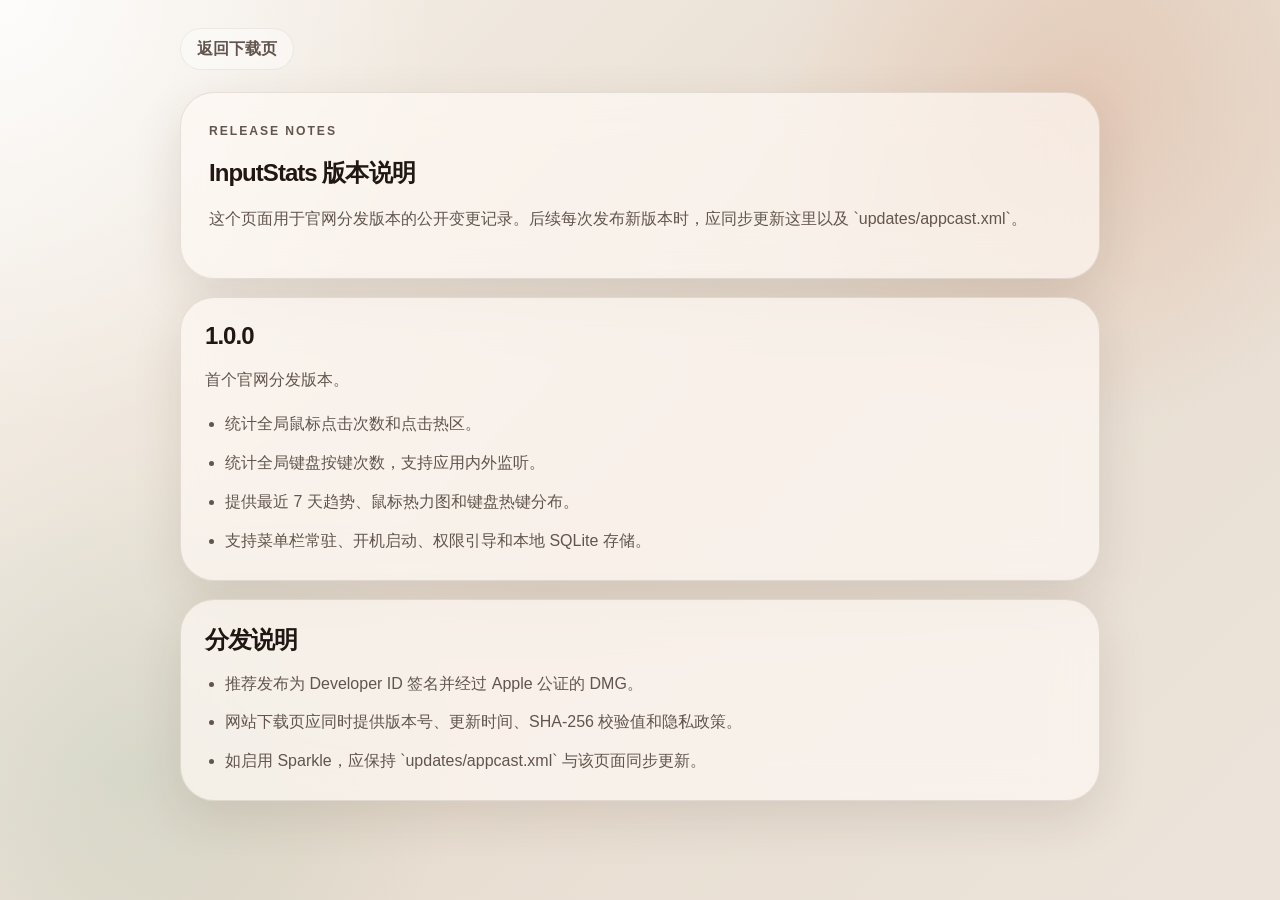
==== releases.html @ 67b39b3c "Add website distribution pages" ====
<!DOCTYPE html>
<html lang="zh-CN">
<head>
  <meta charset="UTF-8">
  <meta name="viewport" content="width=device-width, initial-scale=1.0">
  <title>InputStats 版本说明</title>
  <meta name="description" content="InputStats 版本说明与发布记录。">
  <link rel="icon" type="image/png" href="./assets/favicon.png">
  <link rel="stylesheet" href="./styles.css">
</head>
<body>
  <div class="doc-shell">
    <a class="back-link" href="./index.html">返回下载页</a>

    <section class="doc-hero">
      <p class="eyebrow">Release Notes</p>
      <h1>InputStats 版本说明</h1>
      <p>这个页面用于官网分发版本的公开变更记录。后续每次发布新版本时，应同步更新这里以及 `updates/appcast.xml`。</p>
    </section>

    <div class="doc-grid">
      <article class="doc-card">
        <h2>1.0.0</h2>
        <p>首个官网分发版本。</p>
        <ul>
          <li>统计全局鼠标点击次数和点击热区。</li>
          <li>统计全局键盘按键次数，支持应用内外监听。</li>
          <li>提供最近 7 天趋势、鼠标热力图和键盘热键分布。</li>
          <li>支持菜单栏常驻、开机启动、权限引导和本地 SQLite 存储。</li>
        </ul>
      </article>

      <article class="doc-card">
        <h2>分发说明</h2>
        <ul>
          <li>推荐发布为 Developer ID 签名并经过 Apple 公证的 DMG。</li>
          <li>网站下载页应同时提供版本号、更新时间、SHA-256 校验值和隐私政策。</li>
          <li>如启用 Sparkle，应保持 `updates/appcast.xml` 与该页面同步更新。</li>
        </ul>
      </article>
    </div>
  </div>
</body>
</html>
---- styles.css ----
:root {
  --bg: #efe8df;
  --bg-deep: #ddd0c0;
  --surface: rgba(255, 250, 245, 0.68);
  --surface-strong: rgba(255, 252, 248, 0.84);
  --line: rgba(66, 49, 36, 0.12);
  --text: #201714;
  --muted: #61554d;
  --orange: #cf7147;
  --blue: #4f82c9;
  --green: #5f9e7d;
  --red: #c35c57;
  --shadow: 0 18px 50px rgba(63, 42, 27, 0.12);
  --radius-xl: 34px;
  --radius-lg: 24px;
  --radius-md: 18px;
  --max-width: 1240px;
}

* {
  box-sizing: border-box;
}

html {
  scroll-behavior: smooth;
}

body {
  margin: 0;
  font-family: "Plus Jakarta Sans", sans-serif;
  color: var(--text);
  background:
    radial-gradient(circle at top left, rgba(255, 255, 255, 0.8), transparent 28%),
    radial-gradient(circle at 85% 12%, rgba(207, 113, 71, 0.18), transparent 24%),
    radial-gradient(circle at 10% 86%, rgba(95, 158, 125, 0.14), transparent 24%),
    linear-gradient(135deg, #f6f1ea 0%, #e8ddd0 52%, #ece4db 100%);
  min-height: 100vh;
}

body[data-lang="zh"] {
  font-family: "PingFang SC", "Hiragino Sans GB", "Noto Sans SC", "Microsoft YaHei", sans-serif;
}

a {
  color: inherit;
  text-decoration: none;
}

img {
  display: block;
  max-width: 100%;
}

.page-shell {
  width: min(calc(100% - 40px), var(--max-width));
  margin: 0 auto;
  padding: 20px 0 40px;
}

.site-header,
.site-footer,
.trust-strip,
.proof-strip article,
.benefit-card,
.panel,
.mini-card,
.steps-card,
.privacy-card,
.download-card,
.faq-list details,
.final-cta,
.hero-frame {
  backdrop-filter: blur(22px);
  -webkit-backdrop-filter: blur(22px);
  background: var(--surface);
  border: 1px solid var(--line);
  box-shadow: var(--shadow);
}

.site-header,
.site-footer {
  display: flex;
  align-items: center;
  justify-content: space-between;
  padding: 16px 20px;
  border-radius: 999px;
}

.brand {
  display: inline-flex;
  align-items: center;
  gap: 14px;
}

.brand strong,
.site-footer strong {
  display: block;
  font-size: 0.95rem;
  letter-spacing: -0.02em;
}

.brand span,
.site-footer span {
  display: block;
  margin-top: 3px;
  color: var(--muted);
  font-size: 0.78rem;
}

.brand img {
  border-radius: 12px;
  box-shadow: 0 12px 20px rgba(59, 38, 24, 0.16);
}

.site-nav,
.footer-links {
  display: inline-flex;
  align-items: center;
  gap: 20px;
  color: var(--muted);
  font-size: 0.95rem;
}

.header-actions {
  display: inline-flex;
  align-items: center;
  gap: 14px;
}

.lang-switch {
  display: inline-flex;
  align-items: center;
  gap: 6px;
  padding: 6px;
  border-radius: 999px;
  background: rgba(255, 255, 255, 0.42);
  border: 1px solid rgba(66, 49, 36, 0.08);
}

.lang-button {
  min-width: 42px;
  height: 34px;
  padding: 0 12px;
  border: 0;
  border-radius: 999px;
  background: transparent;
  color: var(--muted);
  font: inherit;
  font-weight: 700;
  cursor: pointer;
}

.lang-button.is-active {
  background: #1d1916;
  color: #fffaf5;
}

.site-nav a,
.footer-links a {
  transition: color 180ms ease;
}

.site-nav a:hover,
.footer-links a:hover {
  color: var(--text);
}

.hero,
.feature-row,
.privacy-layout {
  display: grid;
  gap: 26px;
}

.hero {
  grid-template-columns: 1.02fr 1.18fr;
  align-items: center;
  padding: 56px 0 34px;
}

.hero-copy,
.hero-frame {
  min-width: 0;
}

.hero-copy {
  max-width: 100%;
}

.hero-frame {
  width: 100%;
  justify-self: end;
}

.hero-copy h1,
.section-heading h2,
.feature-copy h2,
.final-cta h2 {
  margin: 0;
  line-height: 0.96;
  letter-spacing: -0.05em;
}

.hero-copy h1 {
  font-size: clamp(3.2rem, 7vw, 6.6rem);
  max-width: 10ch;
}

body[data-lang="zh"] .hero-copy h1 {
  max-width: none;
  white-space: nowrap;
  font-size: clamp(2.05rem, 4.1vw, 4.35rem);
  line-height: 1.06;
  letter-spacing: -0.03em;
}

body[data-lang="zh"] .hero {
  grid-template-columns: minmax(0, 1fr) minmax(480px, 540px);
  column-gap: 24px;
}

body[data-lang="zh"] .hero-copy {
  max-width: 760px;
}

body[data-lang="zh"] .hero-frame {
  min-width: 480px;
  max-width: 540px;
}

.eyebrow {
  margin: 0 0 14px;
  color: var(--orange);
  font-size: 0.76rem;
  font-weight: 700;
  letter-spacing: 0.16em;
  text-transform: uppercase;
}

.hero-text,
.section-heading p,
.feature-copy p,
.final-cta p,
.benefit-card p,
.privacy-card li,
.step p {
  color: var(--muted);
  line-height: 1.7;
  font-size: 1rem;
}

body[data-lang="zh"] .eyebrow {
  letter-spacing: 0.08em;
}

.hero-actions {
  display: flex;
  flex-wrap: wrap;
  gap: 14px;
  margin-top: 28px;
}

.button {
  display: inline-flex;
  align-items: center;
  justify-content: center;
  min-height: 54px;
  padding: 0 22px;
  border-radius: 999px;
  font-weight: 700;
  transition: transform 180ms ease, background-color 180ms ease;
}

.button:hover {
  transform: translateY(-1px);
}

.button-primary {
  background: #1d1916;
  color: #fffaf5;
}

.button-secondary {
  background: rgba(255, 255, 255, 0.42);
  border: 1px solid rgba(44, 28, 16, 0.08);
}

.hero-points {
  list-style: none;
  padding: 0;
  margin: 20px 0 0;
  display: flex;
  flex-wrap: wrap;
  gap: 10px;
}

.hero-points li {
  display: inline-flex;
  align-items: center;
  min-height: 34px;
  padding: 0 12px;
  border-radius: 999px;
  background: rgba(255, 255, 255, 0.42);
  border: 1px solid rgba(66, 49, 36, 0.08);
  color: var(--muted);
}

.hero-points li::before {
  content: none;
}

.hero-frame {
  padding: 16px;
  border-radius: var(--radius-xl);
}

.window-bar {
  display: flex;
  gap: 8px;
  padding: 4px 0 14px;
}

.window-bar span {
  width: 12px;
  height: 12px;
  border-radius: 50%;
  background: rgba(32, 23, 20, 0.16);
}

.dashboard-surface {
  border-radius: calc(var(--radius-xl) - 8px);
  background:
    radial-gradient(circle at top left, rgba(255, 255, 255, 0.72), transparent 30%),
    linear-gradient(145deg, rgba(255, 248, 241, 0.92), rgba(243, 236, 229, 0.78));
  padding: 20px;
  border: 1px solid rgba(92, 67, 46, 0.08);
}

.stat-row,
.preview-grid,
.benefit-grid {
  display: grid;
  gap: 16px;
}

.stat-row {
  grid-template-columns: repeat(4, minmax(0, 1fr));
}

.stat-card {
  display: flex;
  flex-direction: column;
  justify-content: space-between;
  min-height: 118px;
  padding: 18px;
  border-radius: var(--radius-md);
  background: var(--surface-strong);
  border: 1px solid rgba(66, 49, 36, 0.08);
}

.stat-card span,
.panel-head span {
  color: var(--muted);
  font-size: 0.82rem;
}

.stat-card span,
.panel-head h2,
.panel-head span {
  white-space: nowrap;
}

body[data-lang="zh"] .stat-card span,
body[data-lang="zh"] .panel-head span {
  font-size: 0.76rem;
}

.stat-card strong {
  display: block;
  margin-top: 18px;
  width: 100%;
  min-width: 0;
  font-size: clamp(1.3rem, 2.35vw, 1.95rem);
  line-height: 0.92;
  letter-spacing: -0.045em;
  font-variant-numeric: tabular-nums;
}

.accent-orange strong { color: var(--orange); }
.accent-blue strong { color: var(--blue); }
.accent-red strong { color: var(--red); }
.accent-green strong { color: var(--green); }

.trend-panel {
  margin-top: 16px;
}

.panel,
.mini-card,
.benefit-card,
.steps-card,
.privacy-card,
.final-cta {
  border-radius: var(--radius-lg);
  padding: 22px;
}

.proof-strip article,
.benefit-card,
.steps-card,
.privacy-card,
.download-card,
.faq-list details {
  transition: transform 150ms ease, box-shadow 150ms ease, border-color 150ms ease;
}

.proof-strip article:hover,
.benefit-card:hover,
.steps-card:hover,
.privacy-card:hover,
.download-card:hover,
.faq-list details:hover {
  transform: translateY(-2px);
  box-shadow: 0 18px 36px rgba(63, 42, 27, 0.14);
  border-color: rgba(66, 49, 36, 0.18);
}

.panel-head,
.section-heading {
  display: flex;
  align-items: center;
  justify-content: space-between;
  gap: 20px;
}

.panel-head {
  min-height: 44px;
}

.panel-head h2,
.benefit-card h3,
.step h3,
.privacy-card h3 {
  margin: 0;
  letter-spacing: -0.03em;
}


.trend-lines,
.mini-trend {
  position: relative;
  overflow: hidden;
  min-height: 240px;
  margin-top: 18px;
  border-radius: 18px;
  background:
    linear-gradient(rgba(66, 49, 36, 0.06) 1px, transparent 1px),
    linear-gradient(90deg, rgba(66, 49, 36, 0.06) 1px, transparent 1px),
    linear-gradient(180deg, rgba(255, 255, 255, 0.46), rgba(238, 229, 221, 0.56));
  background-size: 100% 25%, 12.5% 100%, auto;
}

.line,
.mini-line {
  position: absolute;
  inset: auto 0 0 0;
  height: 100%;
}

.line-mouse {
  background: linear-gradient(180deg, transparent 36%, rgba(207, 113, 71, 0.18) 36%);
  clip-path: polygon(0% 78%, 12% 70%, 25% 74%, 38% 56%, 50% 62%, 63% 44%, 78% 52%, 100% 28%, 100% 100%, 0% 100%);
}

.line-keyboard {
  background: linear-gradient(180deg, transparent 20%, rgba(79, 130, 201, 0.16) 20%);
  clip-path: polygon(0% 68%, 12% 58%, 25% 62%, 38% 42%, 50% 48%, 63% 26%, 78% 34%, 100% 18%, 100% 100%, 0% 100%);
}

.preview-grid {
  grid-template-columns: 1.2fr 0.92fr;
  margin-top: 16px;
  align-items: stretch;
}

.preview-grid > * {
  min-width: 0;
}

.heatmap {
  position: relative;
  min-height: 340px;
  overflow: hidden;
  border-radius: 18px;
  background: linear-gradient(145deg, rgba(245, 240, 234, 0.88), rgba(232, 223, 214, 0.66));
}

.grid-overlay {
  position: absolute;
  inset: 0;
  background-image:
    linear-gradient(rgba(90, 70, 52, 0.06) 1px, transparent 1px),
    linear-gradient(90deg, rgba(90, 70, 52, 0.06) 1px, transparent 1px);
  background-size: 10% 10%;
}

.hotspot,
.mini-hotspot {
  position: absolute;
  border-radius: 50%;
  filter: blur(2px);
  opacity: 0.9;
}

.hotspot {
  background: radial-gradient(circle, rgba(255, 122, 57, 0.72), rgba(255, 122, 57, 0));
}

.hot-1 { width: 130px; height: 130px; top: 22%; left: 18%; }
.hot-2 { width: 160px; height: 160px; top: 52%; left: 58%; }
.hot-3 { width: 92px; height: 92px; top: 48%; left: 34%; }
.hot-4 { width: 76px; height: 76px; top: 16%; left: 68%; }

.keyboard-grid,
.mini-keys {
  display: grid;
  gap: 10px;
  grid-template-columns: repeat(4, minmax(0, 1fr));
  grid-auto-rows: 58px;
  align-content: start;
  margin-top: 18px;
}

.keyboard-panel,
.heatmap-panel {
  display: flex;
  flex-direction: column;
}

.keyboard-panel .keyboard-grid {
  min-height: 340px;
}

.key,
.mini-key {
  display: grid;
  place-items: center;
  min-height: 58px;
  border-radius: 14px;
  background: rgba(255, 255, 255, 0.64);
  border: 1px solid rgba(69, 49, 35, 0.08);
  font-family: "IBM Plex Mono", monospace;
  color: var(--text);
}

.key.heavy,
.mini-key.strong {
  background: rgba(79, 130, 201, 0.18);
}

.key.medium {
  background: rgba(95, 158, 125, 0.18);
}

.key.soft,
.mini-key.soft {
  background: rgba(207, 113, 71, 0.16);
}

.mini-key.w2 {
  grid-column: span 2;
}

.trust-strip {
  margin-top: 18px;
  padding: 18px 22px;
  border-radius: 999px;
  display: grid;
  grid-template-columns: repeat(4, minmax(0, 1fr));
  gap: 12px;
  text-align: center;
  color: var(--muted);
  font-weight: 600;
}

.proof-strip,
.download-grid,
.faq-list {
  display: grid;
  gap: 16px;
}

.proof-strip {
  grid-template-columns: repeat(3, minmax(0, 1fr));
  margin-top: 16px;
}

.proof-strip article {
  border-radius: 22px;
  padding: 18px;
  text-align: center;
}

.proof-strip strong {
  display: block;
  font-size: 1rem;
  letter-spacing: -0.02em;
}

.benefits,
.privacy-section,
.download-section,
.faq-section,
.final-cta,
.feature-band {
  margin-top: 34px;
}

.section-heading {
  align-items: start;
}

.section-heading h2,
.feature-copy h2,
.final-cta h2 {
  font-size: clamp(2rem, 4vw, 3.4rem);
  max-width: 10ch;
}

body[data-lang="zh"] .section-heading h2,
body[data-lang="zh"] .feature-copy h2,
body[data-lang="zh"] .final-cta h2 {
  max-width: none;
  white-space: nowrap;
  line-height: 1.14;
  letter-spacing: -0.025em;
}

body[data-lang="zh"] .benefit-card h3,
body[data-lang="zh"] .step h3,
body[data-lang="zh"] .privacy-card h3,
body[data-lang="zh"] .download-card h3,
body[data-lang="zh"] .faq-list summary,
body[data-lang="zh"] .panel-head h2 {
  white-space: nowrap;
}

body[data-lang="en"] .hero-copy h1,
body[data-lang="en"] .section-heading h2,
body[data-lang="en"] .feature-copy h2,
body[data-lang="en"] .final-cta h2 {
  white-space: normal;
}

.section-heading p {
  max-width: 58ch;
}

.benefit-grid {
  grid-template-columns: repeat(3, minmax(0, 1fr));
  margin-top: 16px;
}

.feature-row {
  grid-template-columns: 1fr 1fr;
  align-items: center;
  margin-top: 14px;
}

.feature-row.reverse .feature-copy {
  order: 2;
}

.feature-row.reverse .mini-card {
  order: 1;
}

.mini-card {
  min-height: 280px;
  position: relative;
  overflow: hidden;
  display: grid;
  align-items: stretch;
  background:
    radial-gradient(circle at top left, rgba(255, 255, 255, 0.7), transparent 26%),
    linear-gradient(160deg, rgba(255, 250, 245, 0.82), rgba(237, 227, 218, 0.76));
}

.mini-heatmap::before,
.mini-trend::before {
  content: "";
  position: absolute;
  inset: 20px;
  border-radius: 18px;
  border: 1px solid rgba(84, 59, 37, 0.08);
}

.mini-hotspot {
  background: radial-gradient(circle, rgba(255, 122, 57, 0.68), rgba(255, 122, 57, 0));
}

.mh-1 { width: 140px; height: 140px; top: 16%; left: 12%; }
.mh-2 { width: 180px; height: 180px; top: 38%; left: 46%; }
.mh-3 { width: 90px; height: 90px; top: 18%; left: 66%; }

.mini-trend {
  min-height: 280px;
}

.l1 {
  background: linear-gradient(180deg, transparent 38%, rgba(207, 113, 71, 0.16) 38%);
  clip-path: polygon(0% 72%, 16% 66%, 32% 70%, 48% 54%, 64% 58%, 80% 42%, 100% 26%, 100% 100%, 0% 100%);
}

.l2 {
  background: linear-gradient(180deg, transparent 20%, rgba(79, 130, 201, 0.18) 20%);
  clip-path: polygon(0% 60%, 16% 52%, 32% 56%, 48% 40%, 64% 44%, 80% 32%, 100% 18%, 100% 100%, 0% 100%);
}

.steps-card {
  display: grid;
  gap: 16px;
}

.step {
  display: grid;
  grid-template-columns: 72px 1fr;
  gap: 16px;
  align-items: start;
  min-height: 96px;
  padding: 16px 0;
}

body[data-lang="zh"] .step {
  min-height: 108px;
}

.step + .step {
  border-top: 1px solid rgba(80, 57, 41, 0.1);
}

.step span {
  display: inline-grid;
  place-items: center;
  width: 56px;
  height: 56px;
  border-radius: 18px;
  font-family: "IBM Plex Mono", monospace;
  color: var(--orange);
  background: rgba(207, 113, 71, 0.1);
}

.privacy-layout {
  grid-template-columns: 1.15fr 0.85fr;
  margin-top: 20px;
}

.privacy-card ul {
  margin: 18px 0 0;
  padding-left: 18px;
}

.privacy-card li + li {
  margin-top: 10px;
}

.download-grid {
  grid-template-columns: repeat(2, minmax(0, 1fr));
  margin-top: 20px;
}

.download-card {
  border-radius: var(--radius-lg);
  padding: 24px;
}

.download-primary {
  background:
    radial-gradient(circle at top left, rgba(255, 255, 255, 0.72), transparent 32%),
    linear-gradient(160deg, rgba(255, 249, 244, 0.82), rgba(234, 222, 211, 0.78));
}

.download-card h3 {
  margin: 0;
  font-size: 1.25rem;
  letter-spacing: -0.03em;
}

.download-head {
  display: flex;
  align-items: start;
  justify-content: space-between;
  gap: 14px;
}

.download-head p {
  margin: 8px 0 0;
  color: var(--muted);
  line-height: 1.7;
}

.pill {
  display: inline-flex;
  align-items: center;
  min-height: 32px;
  padding: 0 12px;
  border-radius: 999px;
  background: rgba(207, 113, 71, 0.14);
  color: var(--orange);
  font-size: 0.78rem;
  font-weight: 700;
  white-space: nowrap;
}

.button-block {
  display: flex;
  width: 100%;
  margin-top: 24px;
}

.download-meta {
  display: flex;
  flex-wrap: wrap;
  gap: 10px;
  margin-top: 16px;
}

.download-meta span {
  display: inline-flex;
  align-items: center;
  min-height: 36px;
  padding: 0 12px;
  border-radius: 999px;
  background: rgba(255, 255, 255, 0.42);
  border: 1px solid rgba(66, 49, 36, 0.08);
  color: var(--muted);
  font-size: 0.86rem;
}

.download-grid-single {
  grid-template-columns: 1fr;
}

.download-links {
  display: flex;
  flex-wrap: wrap;
  gap: 14px;
  margin-top: 16px;
}

.meta-link {
  color: var(--muted);
  font-size: 0.92rem;
  font-weight: 600;
}

.meta-link:hover {
  color: var(--text);
}

.inline-note {
  margin: 16px 0 0;
  color: var(--muted);
  line-height: 1.7;
  font-size: 0.95rem;
}

.faq-list {
  margin-top: 20px;
}

.faq-list details {
  border-radius: 22px;
  padding: 20px 22px;
}

.faq-list summary {
  cursor: pointer;
  list-style: none;
  font-weight: 700;
  letter-spacing: -0.02em;
}

.faq-list summary::-webkit-details-marker {
  display: none;
}

.faq-list p {
  margin: 14px 0 0;
  color: var(--muted);
  line-height: 1.7;
}

.final-cta {
  text-align: center;
  padding: 42px 24px;
  background:
    radial-gradient(circle at top center, rgba(255, 255, 255, 0.72), transparent 28%),
    linear-gradient(160deg, rgba(255, 251, 247, 0.82), rgba(235, 225, 214, 0.78));
}

.final-cta h2,
.final-cta p {
  max-width: 15ch;
  margin-left: auto;
  margin-right: auto;
}

.final-cta p {
  max-width: 58ch;
}

.final-cta .hero-actions {
  justify-content: center;
}

.site-footer {
  margin-top: 26px;
}

.doc-shell {
  width: min(calc(100% - 40px), 920px);
  margin: 0 auto;
  padding: 28px 0 56px;
}

.back-link {
  display: inline-flex;
  align-items: center;
  gap: 10px;
  min-height: 42px;
  padding: 0 16px;
  border-radius: 999px;
  background: rgba(255, 255, 255, 0.42);
  border: 1px solid rgba(66, 49, 36, 0.08);
  color: var(--muted);
  font-weight: 700;
}

.doc-hero,
.doc-card {
  backdrop-filter: blur(22px);
  -webkit-backdrop-filter: blur(22px);
  background: var(--surface);
  border: 1px solid var(--line);
  box-shadow: var(--shadow);
  border-radius: var(--radius-xl);
}

.doc-hero {
  padding: 28px;
  margin-top: 22px;
}

.doc-hero h1,
.doc-card h2 {
  margin: 0;
  letter-spacing: -0.04em;
}

.doc-hero p,
.doc-card p,
.doc-card li {
  color: var(--muted);
  line-height: 1.8;
}

.doc-grid {
  display: grid;
  gap: 18px;
  margin-top: 18px;
}

.doc-card {
  padding: 24px;
}

.doc-card ul {
  margin: 14px 0 0;
  padding-left: 20px;
}

.doc-card li + li {
  margin-top: 10px;
}

.doc-meta {
  display: flex;
  flex-wrap: wrap;
  gap: 10px;
  margin-top: 18px;
}

@media (max-width: 1080px) {
  .hero,
  .feature-row,
  .privacy-layout,
  .preview-grid,
  .download-grid {
    grid-template-columns: 1fr;
  }

  body[data-lang="zh"] .hero {
    grid-template-columns: 1fr;
  }

  body[data-lang="zh"] .hero-frame {
    max-width: none;
  }

  .header-actions {
    width: 100%;
    justify-content: flex-end;
  }

  .stat-row,
  .benefit-grid,
  .proof-strip {
    grid-template-columns: repeat(2, minmax(0, 1fr));
  }

  .feature-row.reverse .feature-copy,
  .feature-row.reverse .mini-card {
    order: initial;
  }

  .section-heading,
  .panel-head {
    flex-direction: column;
    align-items: start;
  }

  .stat-card strong {
    font-size: clamp(1.25rem, 3.8vw, 1.75rem);
  }
}

@media (max-width: 720px) {
  .page-shell {
    width: min(calc(100% - 24px), var(--max-width));
    padding-top: 12px;
  }

  .site-header,
  .site-footer,
  .header-actions,
  .site-nav,
  .footer-links,
  .trust-strip,
  .hero-actions {
    flex-direction: column;
    align-items: stretch;
  }

  .site-header,
  .site-footer {
    border-radius: 28px;
  }

  .site-nav,
  .footer-links,
  .lang-switch {
    gap: 12px;
    text-align: center;
  }

  .hero {
    padding-top: 36px;
  }

  .hero-copy h1 {
    max-width: none;
    font-size: 3.2rem;
  }

  .stat-row,
  .benefit-grid,
  .trust-strip,
  .proof-strip {
    grid-template-columns: 1fr;
  }

  .heatmap,
  .keyboard-panel .keyboard-grid {
    min-height: 280px;
  }

  .dashboard-surface,
  .hero-frame,
  .panel,
  .mini-card,
  .benefit-card,
  .steps-card,
  .privacy-card,
  .final-cta {
    padding: 18px;
  }

  .step {
    grid-template-columns: 1fr;
  }
}
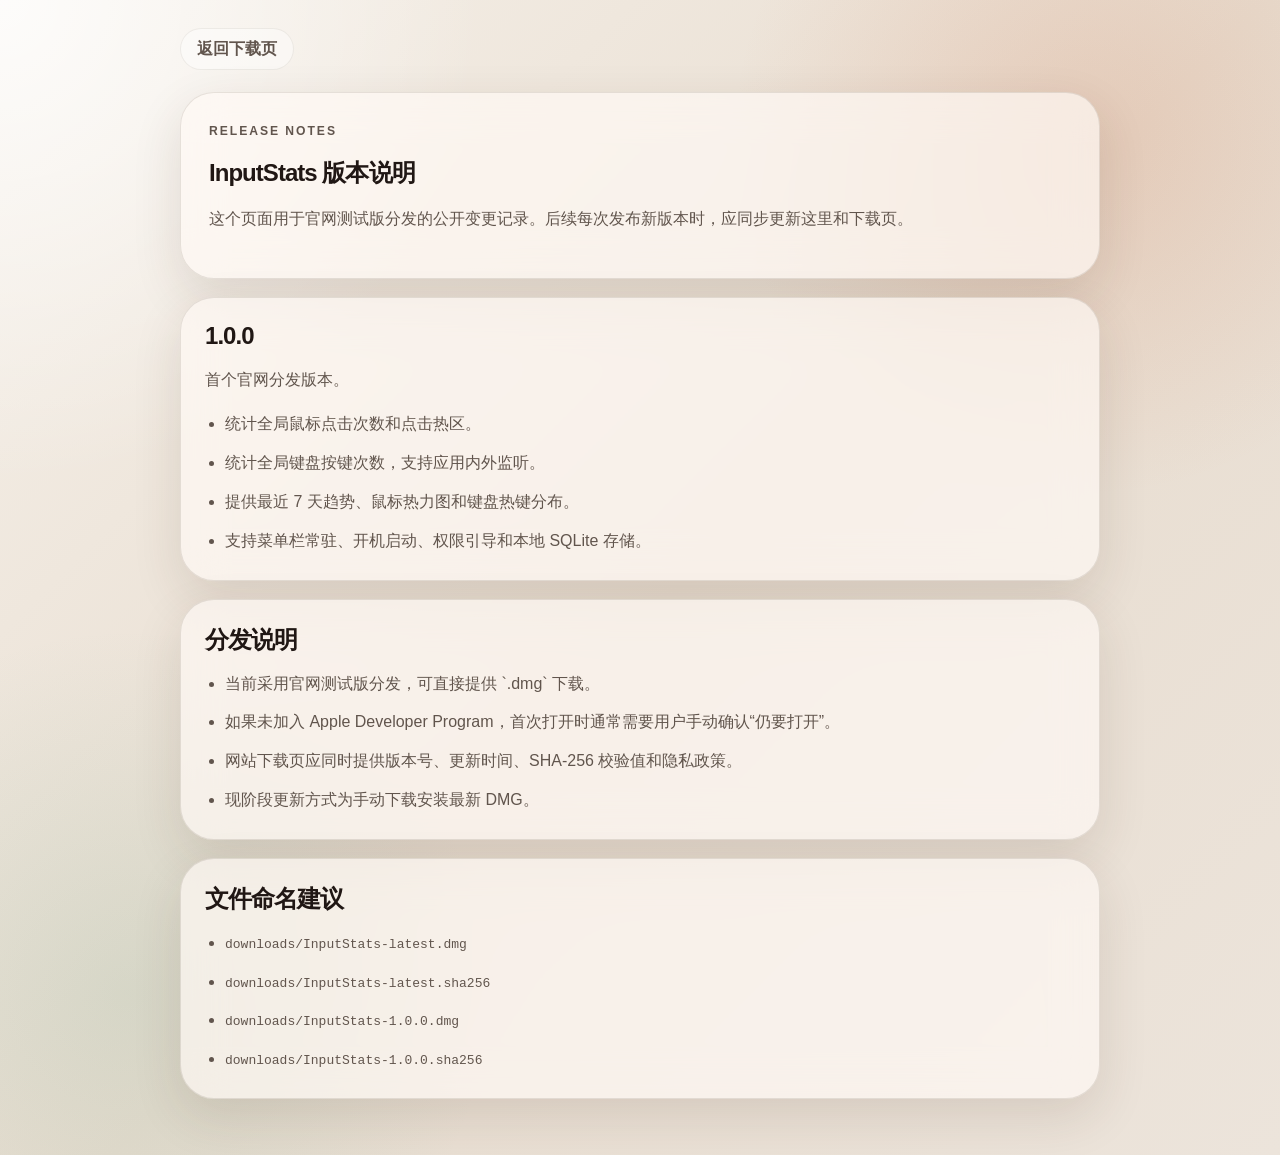
==== commit fe0158f1: "Add downloads landing page" ====
--- a/releases.html
+++ b/releases.html
@@ -15,7 +15,7 @@
     <section class="doc-hero">
       <p class="eyebrow">Release Notes</p>
       <h1>InputStats 版本说明</h1>
-      <p>这个页面用于官网分发版本的公开变更记录。后续每次发布新版本时，应同步更新这里以及 `updates/appcast.xml`。</p>
+      <p>这个页面用于官网测试版分发的公开变更记录。后续每次发布新版本时，应同步更新这里和下载页。</p>
     </section>
 
     <div class="doc-grid">
@@ -33,9 +33,20 @@
       <article class="doc-card">
         <h2>分发说明</h2>
         <ul>
-          <li>推荐发布为 Developer ID 签名并经过 Apple 公证的 DMG。</li>
+          <li>当前采用官网测试版分发，可直接提供 `.dmg` 下载。</li>
+          <li>如果未加入 Apple Developer Program，首次打开时通常需要用户手动确认“仍要打开”。</li>
           <li>网站下载页应同时提供版本号、更新时间、SHA-256 校验值和隐私政策。</li>
-          <li>如启用 Sparkle，应保持 `updates/appcast.xml` 与该页面同步更新。</li>
+          <li>现阶段更新方式为手动下载安装最新 DMG。</li>
+        </ul>
+      </article>
+
+      <article class="doc-card">
+        <h2>文件命名建议</h2>
+        <ul>
+          <li><code>downloads/InputStats-latest.dmg</code></li>
+          <li><code>downloads/InputStats-latest.sha256</code></li>
+          <li><code>downloads/InputStats-1.0.0.dmg</code></li>
+          <li><code>downloads/InputStats-1.0.0.sha256</code></li>
         </ul>
       </article>
     </div>
